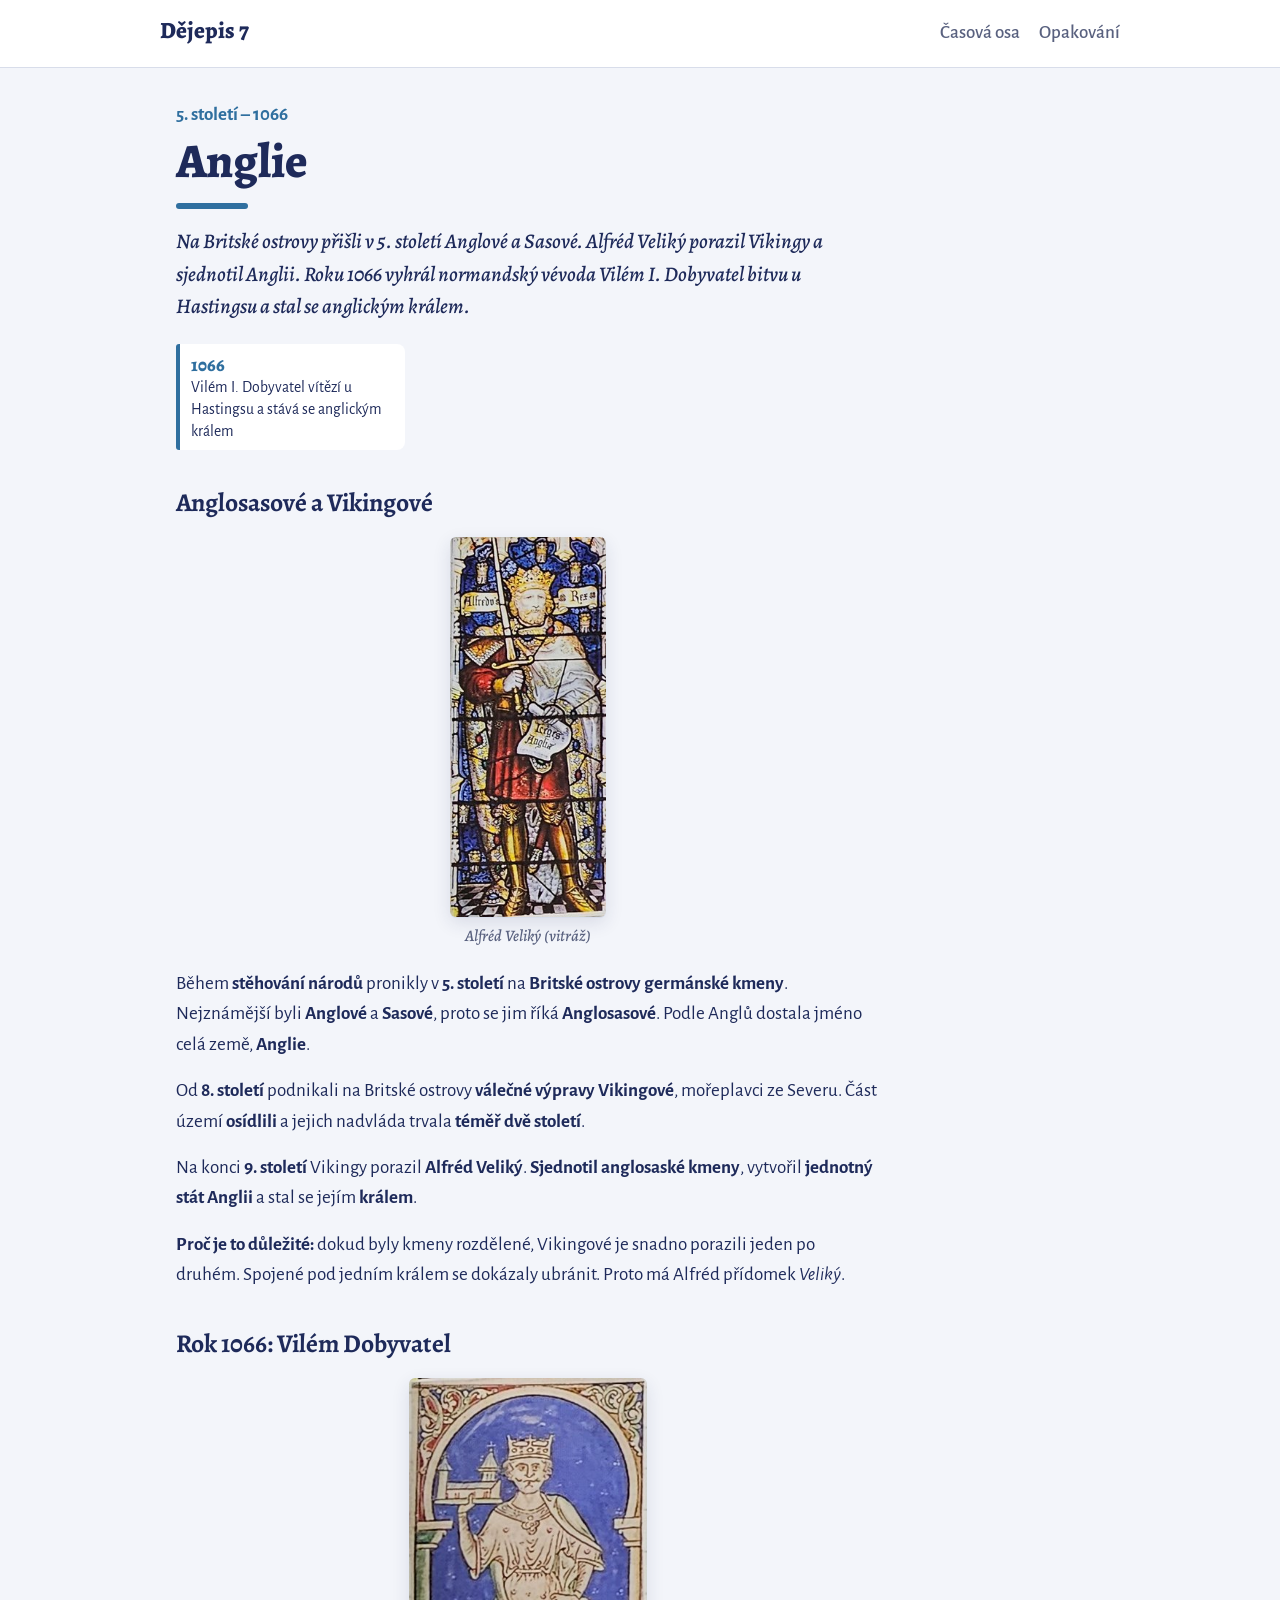
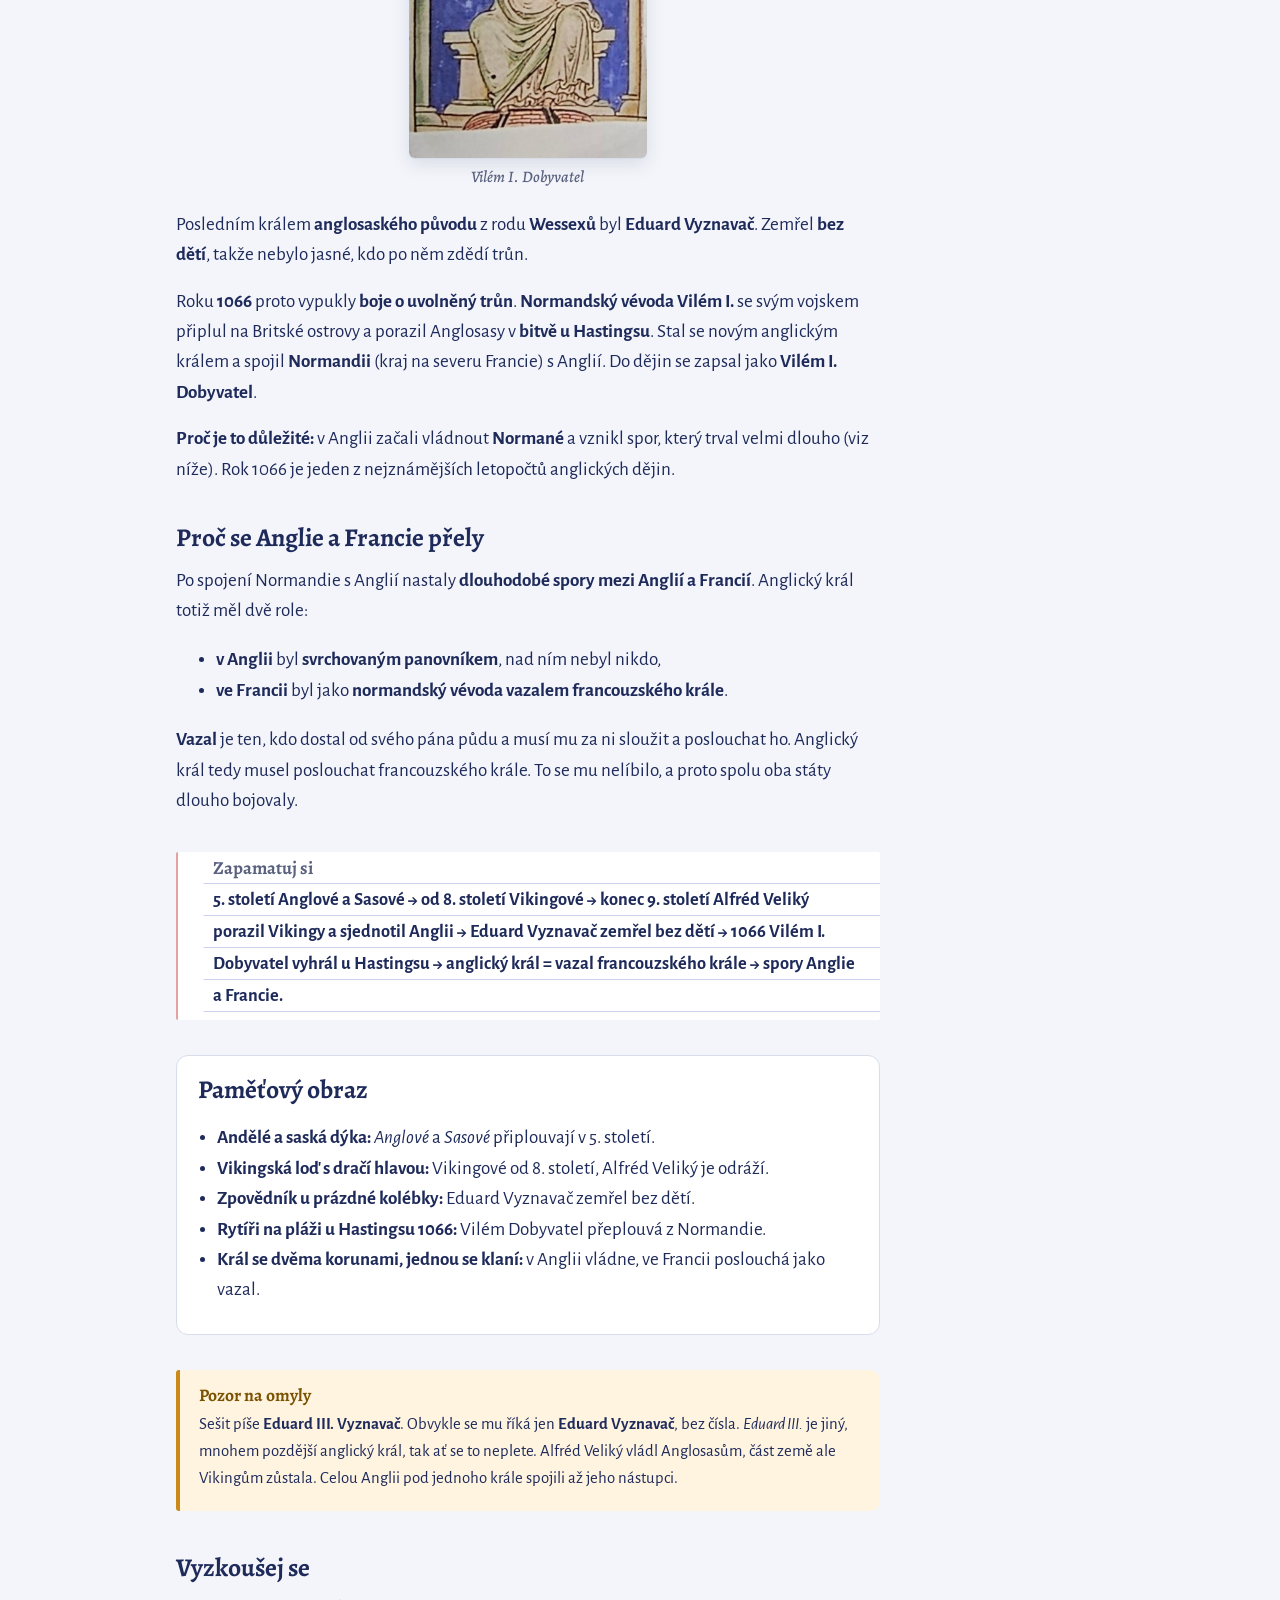
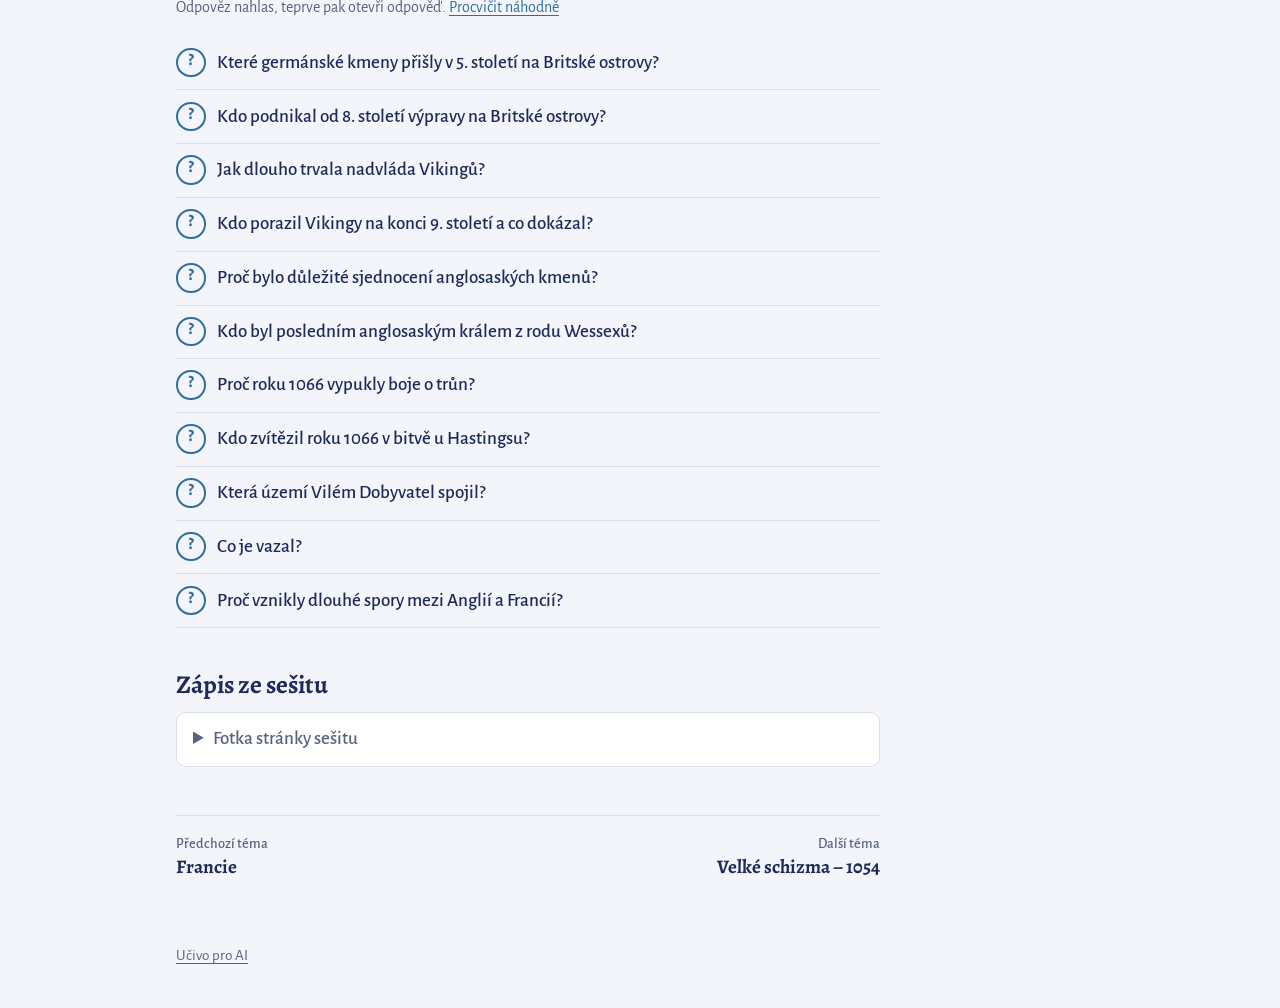
==== docs/anglie.html @ 78e6dfbd "Francie a Anglie: nové kapitoly ze stran 15–17 sešitu Fotky, upravené kopie a přepisy; obrázky vyříz" ====
<!doctype html><html lang="cs"><head><meta charset="utf-8">
<meta name="viewport" content="width=device-width,initial-scale=1">
<title>Anglie – Dějepis 7</title><link rel="preconnect" href="https://fonts.googleapis.com"><link rel="preconnect" href="https://fonts.gstatic.com" crossorigin><link rel="stylesheet" href="https://fonts.googleapis.com/css2?family=Alegreya:ital,wght@0,500;0,700;0,800;1,500&family=Alegreya+Sans:ital,wght@0,400;0,500;0,700;1,400&display=swap"><link rel="stylesheet" href="style.css"></head>
<body class="lane-st"><header class="top"><a class="brand" href="index.html">Dějepis 7</a>
<nav><a href="index.html#osa">Časová osa</a><a href="opakovani.html">Opakování</a></nav></header>
<main><article class="chapter"><header class="chapter-head"><p class="span">5. století – 1066</p><h1>Anglie</h1></header><p class="lead">Na Britské ostrovy přišli v 5. století Anglové a Sasové. Alfréd Veliký porazil Vikingy a sjednotil Anglii. Roku 1066 vyhrál normandský vévoda Vilém I. Dobyvatel bitvu u Hastingsu a stal se anglickým králem.</p><ol class="chips" aria-label="Letopočty tématu"><li class="st"><b>1066</b> Vilém I. Dobyvatel vítězí u Hastingsu a stává se anglickým králem</li></ol>
<h2>Anglosasové a Vikingové</h2>
<div class="figs"><figure><a href="assets/ilustrace/alfred-veliky.jpg" target="_blank"><img loading="lazy" src="assets/ilustrace/alfred-veliky.jpg" alt="Alfréd Veliký (vitráž)"></a><figcaption>Alfréd Veliký (vitráž)</figcaption></figure></div>
<p>Během <strong>stěhování národů</strong> pronikly v <strong>5. století</strong> na <strong>Britské ostrovy</strong> <strong>germánské kmeny</strong>. Nejznámější byli <strong>Anglové</strong> a <strong>Sasové</strong>, proto se jim říká <strong>Anglosasové</strong>. Podle Anglů dostala jméno celá země, <strong>Anglie</strong>.</p>
<p>Od <strong>8. století</strong> podnikali na Britské ostrovy <strong>válečné výpravy Vikingové</strong>, mořeplavci ze Severu. Část území <strong>osídlili</strong> a jejich nadvláda trvala <strong>téměř dvě století</strong>.</p>
<p>Na konci <strong>9. století</strong> Vikingy porazil <strong>Alfréd Veliký</strong>. <strong>Sjednotil anglosaské kmeny</strong>, vytvořil <strong>jednotný stát Anglii</strong> a stal se jejím <strong>králem</strong>.</p>
<p><strong>Proč je to důležité:</strong> dokud byly kmeny rozdělené, Vikingové je snadno porazili jeden po druhém. Spojené pod jedním králem se dokázaly ubránit. Proto má Alfréd přídomek <em>Veliký</em>.</p>
<h2>Rok 1066: Vilém Dobyvatel</h2>
<div class="figs"><figure><a href="assets/ilustrace/vilem-dobyvatel.jpg" target="_blank"><img loading="lazy" src="assets/ilustrace/vilem-dobyvatel.jpg" alt="Vilém I. Dobyvatel"></a><figcaption>Vilém I. Dobyvatel</figcaption></figure></div>
<p>Posledním králem <strong>anglosaského původu</strong> z rodu <strong>Wessexů</strong> byl <strong>Eduard Vyznavač</strong>. Zemřel <strong>bez dětí</strong>, takže nebylo jasné, kdo po něm zdědí trůn.</p>
<p>Roku <strong>1066</strong> proto vypukly <strong>boje o uvolněný trůn</strong>. <strong>Normandský vévoda Vilém I.</strong> se svým vojskem připlul na Britské ostrovy a porazil Anglosasy v <strong>bitvě u Hastingsu</strong>. Stal se novým anglickým králem a spojil <strong>Normandii</strong> (kraj na severu Francie) s Anglií. Do dějin se zapsal jako <strong>Vilém I. Dobyvatel</strong>.</p>
<p><strong>Proč je to důležité:</strong> v Anglii začali vládnout <strong>Normané</strong> a vznikl spor, který trval velmi dlouho (viz níže). Rok 1066 je jeden z nejznámějších letopočtů anglických dějin.</p>
<h2>Proč se Anglie a Francie přely</h2>
<p>Po spojení Normandie s Anglií nastaly <strong>dlouhodobé spory mezi Anglií a Francií</strong>. Anglický král totiž měl dvě role:</p>
<ul>
<li><strong>v Anglii</strong> byl <strong>svrchovaným panovníkem</strong>, nad ním nebyl nikdo,</li>
<li><strong>ve Francii</strong> byl jako <strong>normandský vévoda</strong> <strong>vazalem francouzského krále</strong>.</li>
</ul>
<p><strong>Vazal</strong> je ten, kdo dostal od svého pána půdu a musí mu za ni sloužit a poslouchat ho. Anglický král tedy musel poslouchat francouzského krále. To se mu nelíbilo, a proto spolu oba státy dlouho bojovaly.</p>
<aside class="remember"><h2>Zapamatuj si</h2><p><strong>5. století Anglové a Sasové → od 8. století Vikingové → konec 9. století Alfréd Veliký porazil Vikingy a sjednotil Anglii → Eduard Vyznavač zemřel bez dětí → 1066 Vilém I. Dobyvatel vyhrál u Hastingsu → anglický král = vazal francouzského krále → spory Anglie a Francie.</strong></p></aside>
<section class="mnemo"><h2>Paměťový obraz</h2>
<ul>
<li><strong>Andělé a saská dýka:</strong> <em>Anglové</em> a <em>Sasové</em> připlouvají v 5. století.</li>
<li><strong>Vikingská loď s dračí hlavou:</strong> Vikingové od 8. století, Alfréd Veliký je odráží.</li>
<li><strong>Zpovědník u prázdné kolébky:</strong> Eduard Vyznavač zemřel bez dětí.</li>
<li><strong>Rytíři na pláži u Hastingsu 1066:</strong> Vilém Dobyvatel přeplouvá z Normandie.</li>
<li><strong>Král se dvěma korunami, jednou se klaní:</strong> v Anglii vládne, ve Francii poslouchá jako vazal.</li>
</ul>
</section><aside class="fix"><h2>Pozor na omyly</h2><p>Sešit píše <strong>Eduard III. Vyznavač</strong>. Obvykle se mu říká jen <strong>Eduard Vyznavač</strong>, bez čísla. <em>Eduard III.</em> je jiný, mnohem pozdější anglický král, tak ať se to neplete. Alfréd Veliký vládl Anglosasům, část země ale Vikingům zůstala. Celou Anglii pod jednoho krále spojili až jeho nástupci.</p>
</aside><section class="quiz"><h2>Vyzkoušej se</h2><p class="hint">Odpověz nahlas, teprve pak otevři odpověď. <a href="opakovani.html#anglie">Procvičit náhodně</a></p><details class="q"><summary>Které germánské kmeny přišly v 5. století na Britské ostrovy?</summary><p>Anglové a Sasové.</p></details><details class="q"><summary>Kdo podnikal od 8. století výpravy na Britské ostrovy?</summary><p>Vikingové.</p></details><details class="q"><summary>Jak dlouho trvala nadvláda Vikingů?</summary><p>Téměř dvě století.</p></details><details class="q"><summary>Kdo porazil Vikingy na konci 9. století a co dokázal?</summary><p>Alfréd Veliký; sjednotil anglosaské kmeny a vytvořil jednotný stát Anglii.</p></details><details class="q"><summary>Proč bylo důležité sjednocení anglosaských kmenů?</summary><p>Rozdělené kmeny Vikingové snadno porazili, spojené se ubránily.</p></details><details class="q"><summary>Kdo byl posledním anglosaským králem z rodu Wessexů?</summary><p>Eduard Vyznavač.</p></details><details class="q"><summary>Proč roku 1066 vypukly boje o trůn?</summary><p>Eduard Vyznavač zemřel bez dětí.</p></details><details class="q"><summary>Kdo zvítězil roku 1066 v bitvě u Hastingsu?</summary><p>Normandský vévoda Vilém I. Dobyvatel.</p></details><details class="q"><summary>Která území Vilém Dobyvatel spojil?</summary><p>Normandii a Britské ostrovy (Anglii).</p></details><details class="q"><summary>Co je vazal?</summary><p>Ten, kdo dostal od pána půdu a musí mu za ni sloužit a poslouchat ho.</p></details><details class="q"><summary>Proč vznikly dlouhé spory mezi Anglií a Francií?</summary><p>Anglický král byl v Anglii svrchovaným panovníkem, ale ve Francii jako normandský vévoda vazalem francouzského krále.</p></details></section><section class="notebook"><h2>Zápis ze sešitu</h2>
<details class="sesit">
<summary>Fotka stránky sešitu</summary>
<div class="figs"><figure><a href="assets/sesit-17.jpg" target="_blank"><img loading="lazy" src="assets/sesit-17.jpg" alt="Anglie"></a><figcaption>Anglie</figcaption></figure></div>
</details></section></article><nav class="pager" aria-label="Další témata"><a class="prev" href="francie.html"><small>Předchozí téma</small>Francie</a><a class="next" href="velke-schizma.html"><small>Další téma</small>Velké schizma – 1054</a></nav></main>
<footer class="foot"><a href="index.html#ai">Učivo pro AI</a></footer></body></html>
---- docs/style.css ----
/* Dějepis 7 — ink-blue like the notebook's ballpoint; one colour per timeline lane. */
:root {
  --paper: #F3F5FA;
  --card: #FFFFFF;
  --ink: #1E2A5A;
  --muted: #59617F;
  --rule: #D8DDEA;
  --rise: #9C6A0E;  /* Frankové a Svatá říše: crown gold */
  --byz: #7A2E6E;   /* Byzanc a církev: porphyry */
  --isl: #12715E;   /* Arabové a islám */
  --cz: #B5352B;    /* České země */
  --st: #2F6F9F;    /* Nové státy Evropy: Polsko, Uhry, Francie, Anglie */
  --accent: var(--ink);
  --serif: "Alegreya", Georgia, serif;
  --sans: "Alegreya Sans", "Segoe UI", system-ui, sans-serif;
}
.rise, .lane-rise, [data-lane="rise"] { --accent: var(--rise); }
.byz, .lane-byz, [data-lane="byz"] { --accent: var(--byz); }
.isl, .lane-isl, [data-lane="isl"] { --accent: var(--isl); }
.cz, .lane-cz, [data-lane="cz"] { --accent: var(--cz); }
.st, .lane-st, [data-lane="st"] { --accent: var(--st); }

* { box-sizing: border-box; }
html { -webkit-text-size-adjust: 100%; }
body { margin: 0; background: var(--paper); color: var(--ink); font: 400 1.1875rem/1.6 var(--sans); }
a { color: var(--accent); text-underline-offset: .18em; }
a:focus-visible, button:focus-visible, summary:focus-visible, select:focus-visible { outline: 3px solid var(--accent); outline-offset: 2px; border-radius: 4px; }
h1, h2, h3 { font-family: var(--serif); line-height: 1.15; color: var(--ink); }
h2 { font-size: 1.6rem; font-weight: 700; margin: 2.4rem 0 .8rem; }
h3 { font-size: 1.25rem; font-weight: 700; margin: 1.8rem 0 .5rem; }
p { margin: 0 0 1rem; }
img { max-width: 100%; display: block; }
.hint { color: var(--muted); font-size: 1rem; }

/* header + footer */
.top { display: flex; align-items: baseline; justify-content: space-between; gap: 1rem; padding: .9rem max(16px, calc((100vw - 960px) / 2)); background: var(--card); border-bottom: 1px solid var(--rule); }
.brand { font: 800 1.45rem var(--serif); color: var(--ink); text-decoration: none; }
.top nav { display: flex; gap: 1.2rem; }
.top nav a { color: var(--muted); text-decoration: none; font-weight: 500; padding-bottom: 2px; border-bottom: 2px solid transparent; }
.top nav a:hover, .top nav a[aria-current] { color: var(--ink); border-bottom-color: var(--ink); }
main { max-width: 960px; margin: 0 auto; padding: 2rem 16px 3rem; }
.foot { max-width: 960px; margin: 0 auto; padding: 1rem 16px 2.5rem; font-size: .95rem; }
.foot a { color: var(--muted); }

/* home */
.intro { max-width: 40rem; }
.intro h1 { font-size: clamp(2.2rem, 6vw, 3.4rem); font-weight: 800; margin: .6rem 0 1rem; letter-spacing: -.01em; }
.intro p { font-size: 1.2rem; color: var(--muted); }
.topic-list { list-style: none; padding: 0; margin: 0; display: grid; grid-template-columns: repeat(auto-fit, minmax(min(100%, 26rem), 1fr)); gap: 12px; }
.topic-list a { display: block; height: 100%; padding: 1rem 1.2rem 1.1rem; background: var(--card); border-left: 6px solid var(--accent); border-radius: 4px 10px 10px 4px; text-decoration: none; color: var(--ink); }
.topic-list a:hover strong { text-decoration: underline; text-decoration-color: var(--accent); }
.topic-list .span { display: block; color: var(--accent); font-weight: 700; font-size: .95rem; }
.topic-list strong { display: block; font: 700 1.45rem/1.2 var(--serif); margin: .15rem 0 .35rem; }
.topic-list .sum { display: block; color: var(--muted); font-size: 1rem; line-height: 1.5; }
.ink { --accent: var(--ink); }

/* timeline: five lanes, each event sits on its lane */
.osa-wrap { margin-top: 1rem; }
.legend { list-style: none; padding: 0; margin: 0 0 1.2rem; display: flex; flex-wrap: wrap; gap: .4rem 1.2rem; font-size: 1rem; }
.legend li::before { content: ""; display: inline-block; width: .8em; height: .8em; border-radius: 50%; background: var(--accent); margin-right: .45em; vertical-align: -.05em; }
.osa { --y: 6.2rem; --l: 20px; list-style: none; padding: .6rem 0 0; margin: 0; position: relative; }
.osa::before { content: ""; position: absolute; top: 0; bottom: 0; left: var(--y); width: calc(5 * var(--l)); opacity: .28;
  background:
    linear-gradient(var(--rise), var(--rise)) calc(.5 * var(--l) - 1px) 0 / 2px 100% no-repeat,
    linear-gradient(var(--byz), var(--byz)) calc(1.5 * var(--l) - 1px) 0 / 2px 100% no-repeat,
    linear-gradient(var(--isl), var(--isl)) calc(2.5 * var(--l) - 1px) 0 / 2px 100% no-repeat,
    linear-gradient(var(--cz), var(--cz)) calc(3.5 * var(--l) - 1px) 0 / 2px 100% no-repeat,
    linear-gradient(var(--st), var(--st)) calc(4.5 * var(--l) - 1px) 0 / 2px 100% no-repeat; }
.ev { display: grid; grid-template-columns: var(--y) calc(5 * var(--l)) 1fr; align-items: center; padding: .35rem 0; position: relative; }
.ev .year { font: 800 1.3rem var(--serif); color: var(--accent); text-align: right; padding-right: .9rem; white-space: nowrap; }
.ev .lanes { position: relative; height: 14px; }
.ev .dot { position: absolute; top: 0; width: 14px; height: 14px; border-radius: 50%; background: var(--accent); left: calc(var(--lane) * var(--l) + var(--l) / 2 - 7px); box-shadow: 0 0 0 3px var(--paper); }
.ev .bridge { position: absolute; top: 5px; height: 4px; border-radius: 2px; background: var(--ink); left: calc(var(--a) * var(--l) + var(--l) / 2); width: calc((var(--b) - var(--a)) * var(--l)); }
.ev .what { padding: .15rem 0 .15rem .7rem; line-height: 1.4; }
.ev .what .also { display: block; font-size: .95rem; color: var(--muted); }
.ev .what .also a { padding: 0; color: var(--muted); text-decoration: underline; }
.ev a { color: var(--ink); text-decoration: none; padding: .15rem 0 .15rem .7rem; line-height: 1.4; }
.ev a:hover { text-decoration: underline; text-decoration-color: var(--accent); }
.century { font: italic 500 1.05rem var(--serif); color: var(--muted); margin: 1.1rem 0 .2rem; padding-left: calc(var(--y) + 5 * var(--l) + .7rem); }
.osa > .century:first-child { margin-top: 0; }

/* chapter */
.chapter { max-width: 44rem; }
.chapter-head .span { margin: 0; color: var(--accent); font-weight: 700; }
.chapter-head h1 { font-size: clamp(2.1rem, 6vw, 3rem); font-weight: 800; margin: .2rem 0 1rem; }
.chapter-head h1::after { content: ""; display: block; width: 72px; height: 6px; margin-top: .9rem; background: var(--accent); border-radius: 3px; }
.lead { font: italic 500 1.3rem/1.55 var(--serif); }
.chips { list-style: none; padding: 0; margin: 1.4rem 0 .5rem; display: grid; grid-template-columns: repeat(auto-fill, minmax(min(100%, 13.5rem), 1fr)); gap: 8px; }
.chips li { background: var(--card); border-left: 4px solid var(--accent); border-radius: 3px 8px 8px 3px; padding: .45rem .7rem; font-size: .98rem; line-height: 1.4; }
.chips .also { display: block; margin-top: .2rem; font-size: .9rem; color: var(--muted); }
.chips .also a { color: var(--muted); }
.chips b { display: block; font: 800 1.15rem var(--serif); color: var(--accent); }
.chapter table { width: 100%; border-collapse: collapse; margin: 1rem 0 1.4rem; font-size: 1.02rem; display: block; overflow-x: auto; }
.chapter th, .chapter td { text-align: left; padding: .5rem .8rem .5rem 0; border-bottom: 1px solid var(--rule); vertical-align: top; }
.chapter th { font-weight: 700; color: var(--muted); }

.figs { display: flex; flex-wrap: wrap; gap: 18px; justify-content: center; margin: 1.2rem 0 1.4rem; }
figure { margin: 0; max-width: 100%; text-align: center; }
figure img { max-height: 380px; width: auto; margin: 0 auto; border-radius: 6px; box-shadow: 0 1px 0 var(--rule), 0 6px 18px rgba(30, 42, 90, .12); }
figcaption { font: italic 500 1rem var(--serif); color: var(--muted); margin-top: .5rem; }

/* "Zapamatuj si" is written on ruled notebook paper with the red margin line */
figure img[src*="mapy/"] { max-height: 560px; }
.credit { font-size: .85rem; text-align: center; margin-top: -.6rem; }

.remember { margin: 2.2rem 0; padding: 0 1.2rem 0 2.2rem; line-height: 32px; font-size: 1.15rem;
  background: repeating-linear-gradient(#fff 0 31px, #C9D3EE 31px 32px); border-left: 2px solid #E3A1A1; box-shadow: inset 1.6rem 0 0 #fff; border-radius: 2px; }
.remember h2 { margin: 0; padding-top: 0; font-size: 1.15rem; line-height: 32px; color: var(--muted); }
.remember p { margin: 0; padding-bottom: 8px; }
.fix { margin: 1.8rem 0; padding: .9rem 1.2rem .2rem; background: #FFF4E0; border-left: 4px solid #C98A1A; border-radius: 3px 10px 10px 3px; font-size: 1.05rem; }
.fix h2 { margin: 0 0 .4rem; font-size: 1.1rem; color: #7A5200; }
.fact { margin: 1.4rem 0; padding: .8rem 1.1rem .3rem; background: var(--card); border: 1px solid var(--rule); border-top: 4px solid var(--accent); border-radius: 10px; font-size: 1rem; line-height: 1.5; }
.fact h2 { margin: 0 0 .4rem; font-size: 1.1rem; color: var(--muted); }
.fact ul { margin: 0 0 .5rem; padding-left: 1.1rem; }
.fact li { margin-bottom: .4rem; }
/* wide screens: a real side panel in the gutter right of the 44rem chapter column */
@media (min-width: 1040px) { .has-fact { position: relative; } .fact { position: absolute; top: .3rem; right: -14rem; width: 13rem; margin: 0; } }
.mnemo { margin: 2.2rem 0; padding: .2rem 1.3rem .6rem; background: var(--card); border-radius: 12px; border: 1px solid var(--rule); }
.mnemo h2 { margin-top: 1rem; }
.mnemo ul { padding-left: 1.2rem; }
.mnemo figure img { max-height: 640px; }

.quiz { margin-top: 2.6rem; }
details.q { border-bottom: 1px solid var(--rule); }
details.q summary { cursor: pointer; padding: .7rem 0; font-weight: 500; list-style: none; display: flex; gap: .7rem; }
details.q summary::-webkit-details-marker { display: none; }
details.q summary::before { content: "?"; flex: none; width: 1.6rem; height: 1.6rem; border-radius: 50%; border: 2px solid var(--accent); color: var(--accent); font: 800 1rem/1.35rem var(--serif); text-align: center; }
details.q[open] summary::before { content: "!"; background: var(--accent); color: #fff; }
details.q p { margin: 0 0 .9rem 2.3rem; padding-left: .8rem; border-left: 3px solid var(--accent); }

.notebook { margin-top: 2.6rem; }
details.sesit { background: var(--card); border: 1px solid var(--rule); border-radius: 10px; padding: .7rem 1rem; }
details.sesit summary { cursor: pointer; font-weight: 500; color: var(--muted); }
details.sesit[open] summary { margin-bottom: .8rem; }
details.sesit figure img { max-height: none; box-shadow: none; }

.pager { max-width: 44rem; display: flex; justify-content: space-between; gap: 1rem; margin-top: 3rem; padding-top: 1.2rem; border-top: 1px solid var(--rule); }
.pager a { text-decoration: none; color: var(--ink); font: 700 1.2rem var(--serif); max-width: 48%; }
.pager .next { text-align: right; margin-left: auto; }
.pager small { display: block; font: 500 .9rem var(--sans); color: var(--muted); }
.pager a:hover { color: var(--accent); }

/* review */
.tabs { display: flex; flex-wrap: wrap; gap: 8px; margin: 1.6rem 0 0; }
.tab { text-decoration: none; color: var(--ink); background: var(--card); border: 2px solid var(--rule); border-radius: 999px; padding: .35rem .9rem; font-size: 1rem; font-weight: 500; }
.tab:hover { border-color: var(--accent); }
.tab[aria-current] { background: var(--accent); border-color: var(--accent); color: #fff; }
.drill h2 { color: var(--accent); }
.drill-card { background: var(--card); border-left: 6px solid var(--accent); border-radius: 4px 14px 14px 4px; padding: 1.4rem 1.6rem; min-height: 11rem; }
.drill-n { color: var(--muted); font-size: .95rem; margin: 0 0 .4rem; }
.drill-q { font: 700 clamp(1.4rem, 4vw, 1.9rem)/1.25 var(--serif); margin: 0 0 1rem; }
.drill-a { font-size: 1.2rem; margin: 0; padding-top: .8rem; border-top: 1px dashed var(--rule); }
.drill-btns { display: flex; flex-wrap: wrap; gap: 10px; margin: 1rem 0 .6rem; }
button { font: 700 1.05rem var(--sans); border-radius: 10px; padding: .65rem 1.2rem; cursor: pointer; background: var(--accent); color: #fff; border: 2px solid var(--accent); }
button.ghost { background: transparent; color: var(--accent); }
button:disabled { opacity: .45; cursor: default; }
.date-grid { display: grid; grid-template-columns: repeat(auto-fill, minmax(min(100%, 12rem), 1fr)); gap: 10px; }
.card-date { background: var(--card); border-radius: 10px; border-top: 5px solid var(--accent); padding: .6rem .9rem; }
.card-date summary { cursor: pointer; list-style: none; font: 800 1.7rem var(--serif); color: var(--accent); }
.card-date summary::-webkit-details-marker { display: none; }
.card-date p { margin: .3rem 0 0; font-size: 1rem; line-height: 1.45; }

/* AI note */
.ai { margin-top: 3.4rem; padding: 1rem 1.2rem; border: 1px dashed var(--rule); border-radius: 10px; font-size: 1rem; max-width: 44rem; }
.ai h2 { margin: 0 0 .4rem; font-size: 1.15rem; }
.ai .url { color: var(--muted); word-break: break-all; margin: 0; font-size: .92rem; }

@media (max-width: 560px) {
  body { font-size: 1.125rem; }
  .osa { --y: 4.4rem; --l: 13px; }
  .ev .year { font-size: 1.05rem; padding-right: .5rem; }
  .ev .lanes { height: 11px; }
  .ev .dot { width: 11px; height: 11px; left: calc(var(--lane) * var(--l) + var(--l) / 2 - 5.5px); }
  .ev .bridge { top: 4px; height: 3px; }
  .ev .what { padding-left: .5rem; font-size: 1.02rem; }
  .ev a { font-size: 1.02rem; padding-left: .5rem; }
  .century { padding-left: 0; }
  .remember { padding-left: 1.6rem; box-shadow: inset 1.1rem 0 0 #fff; }
  .drill-card { padding: 1.1rem 1.1rem; }
}
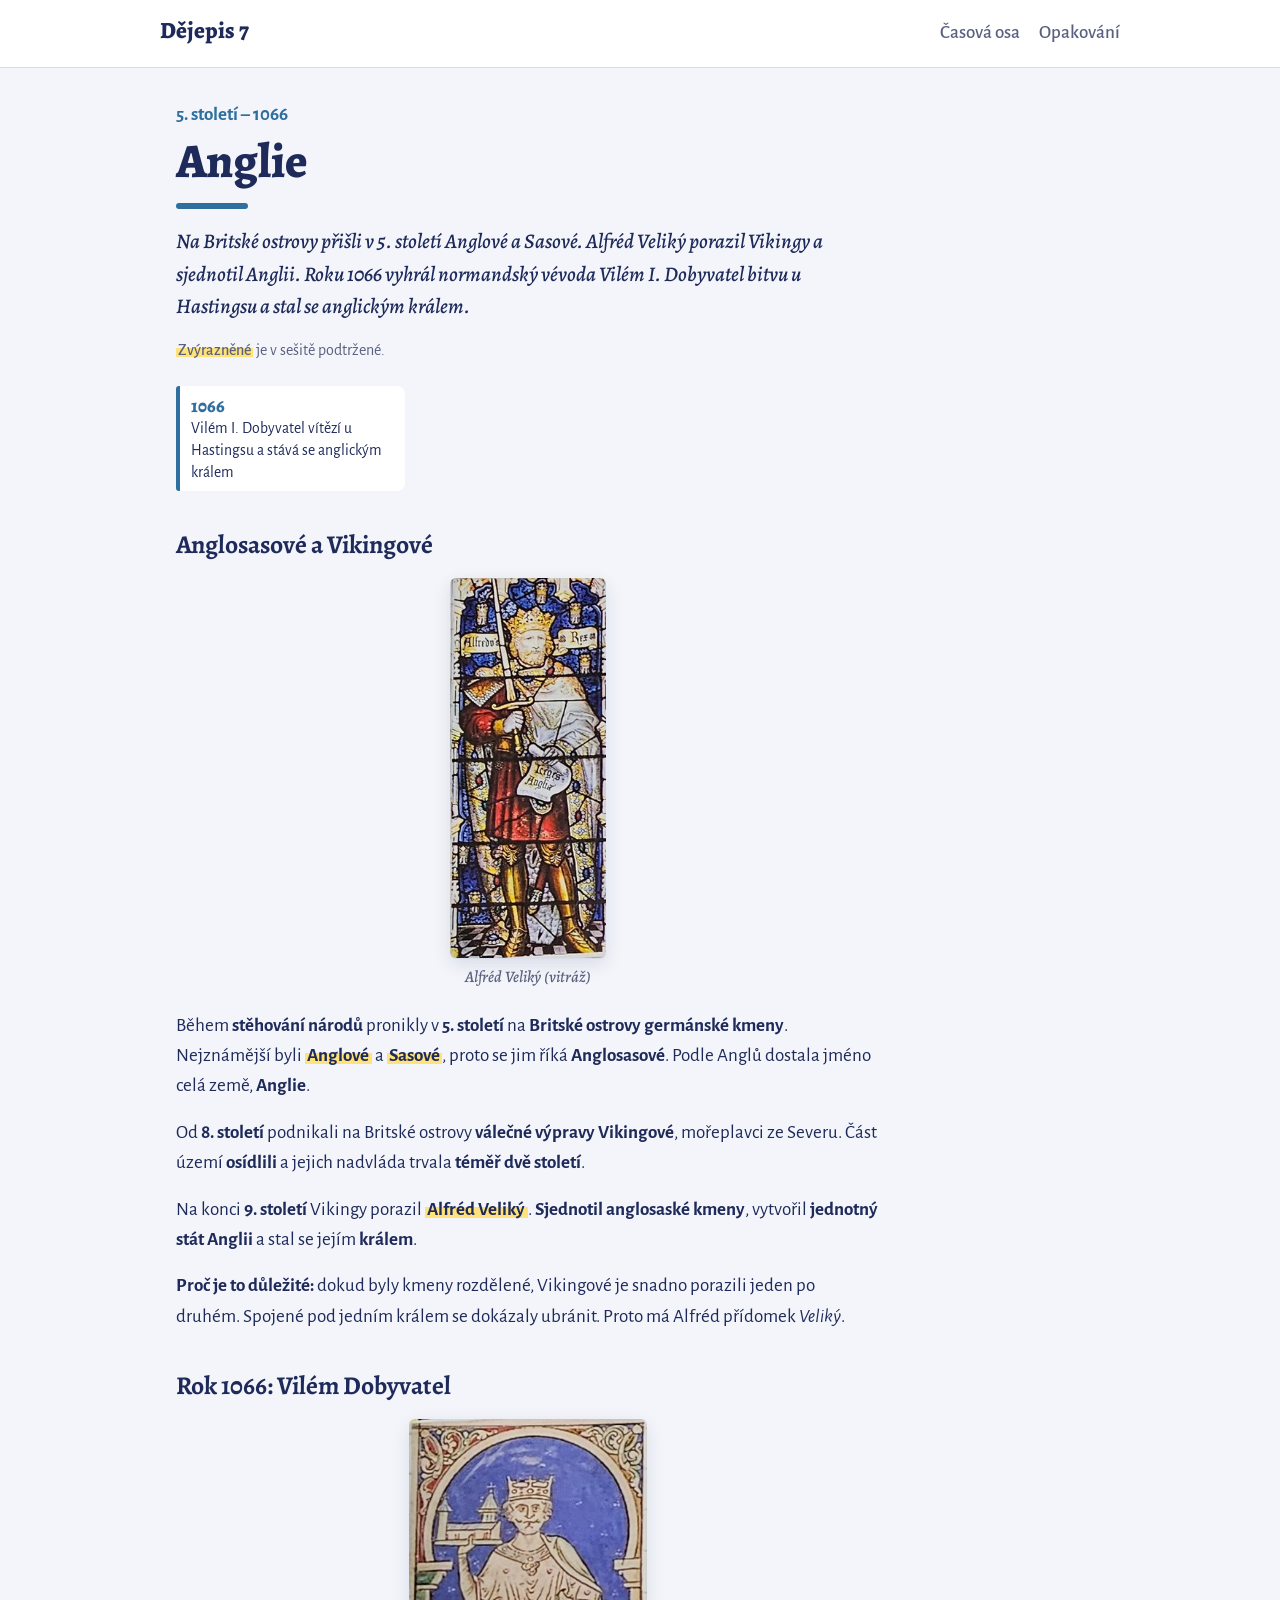
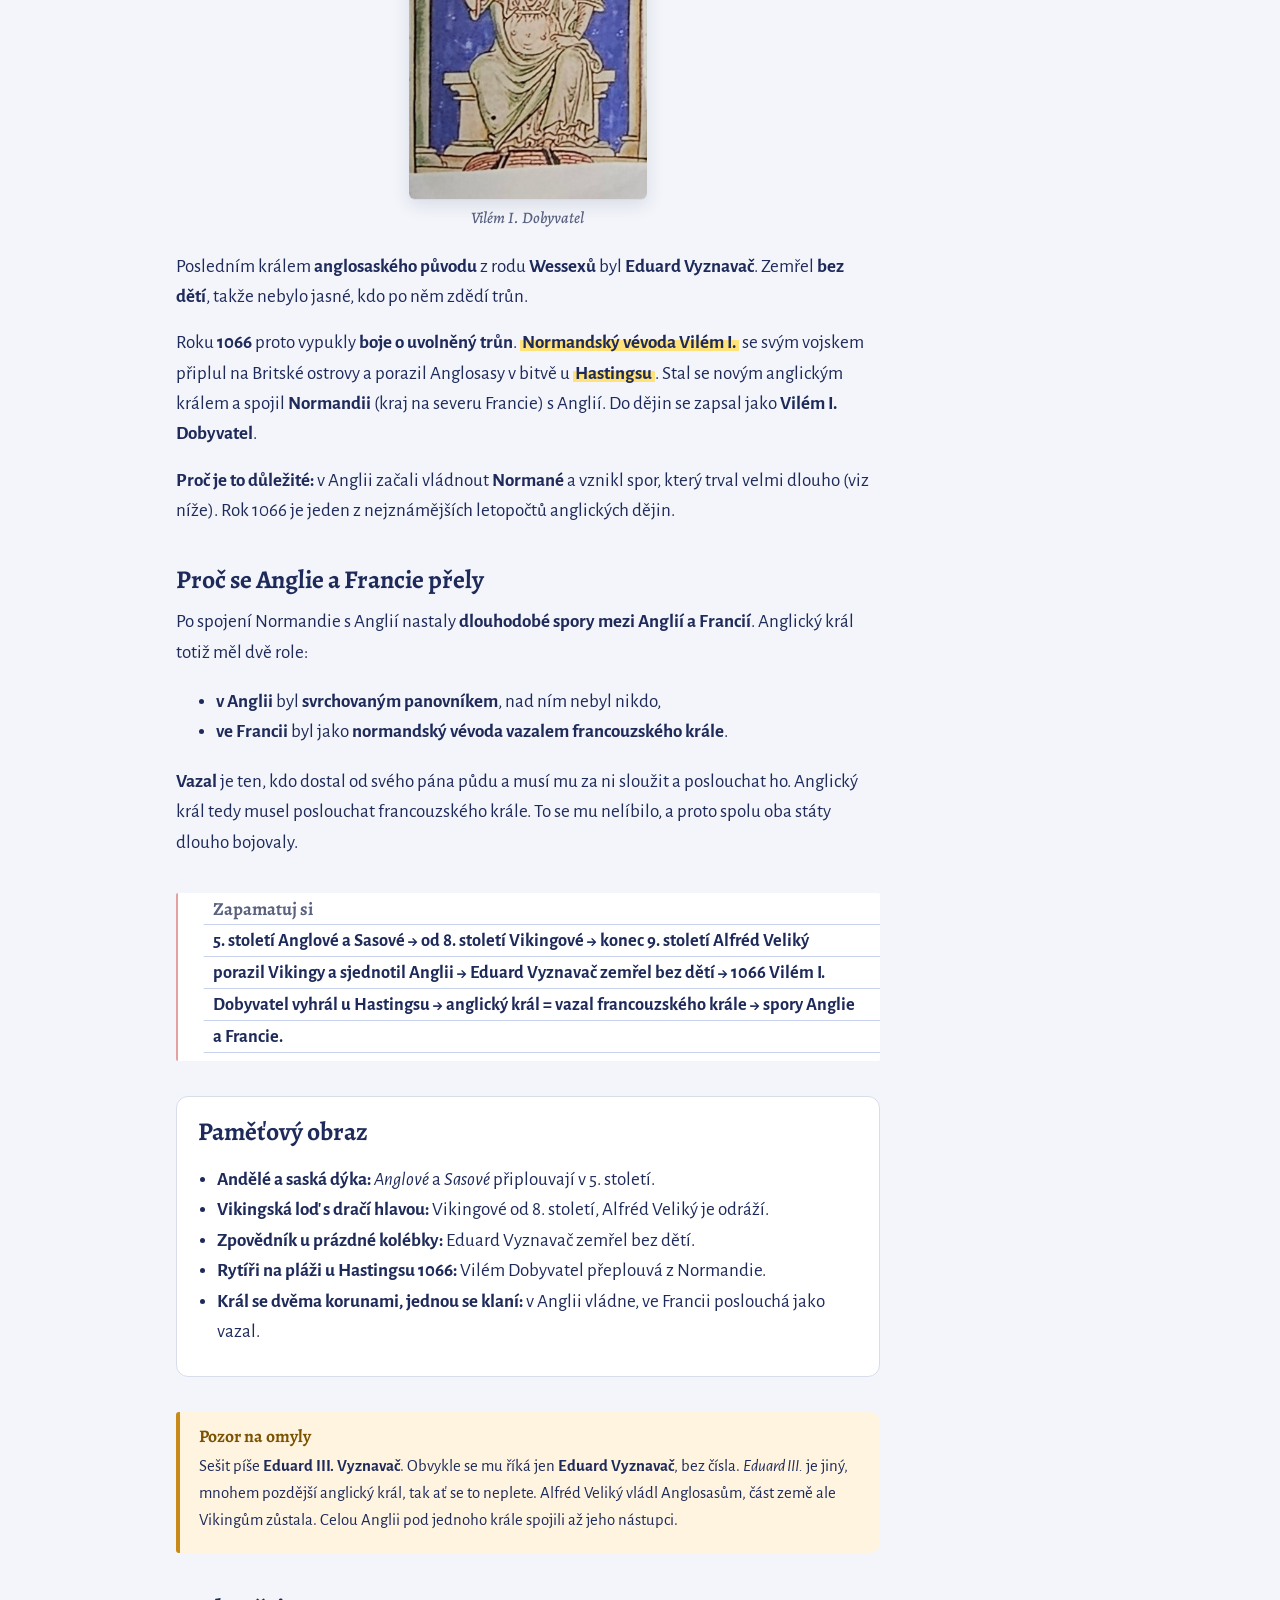
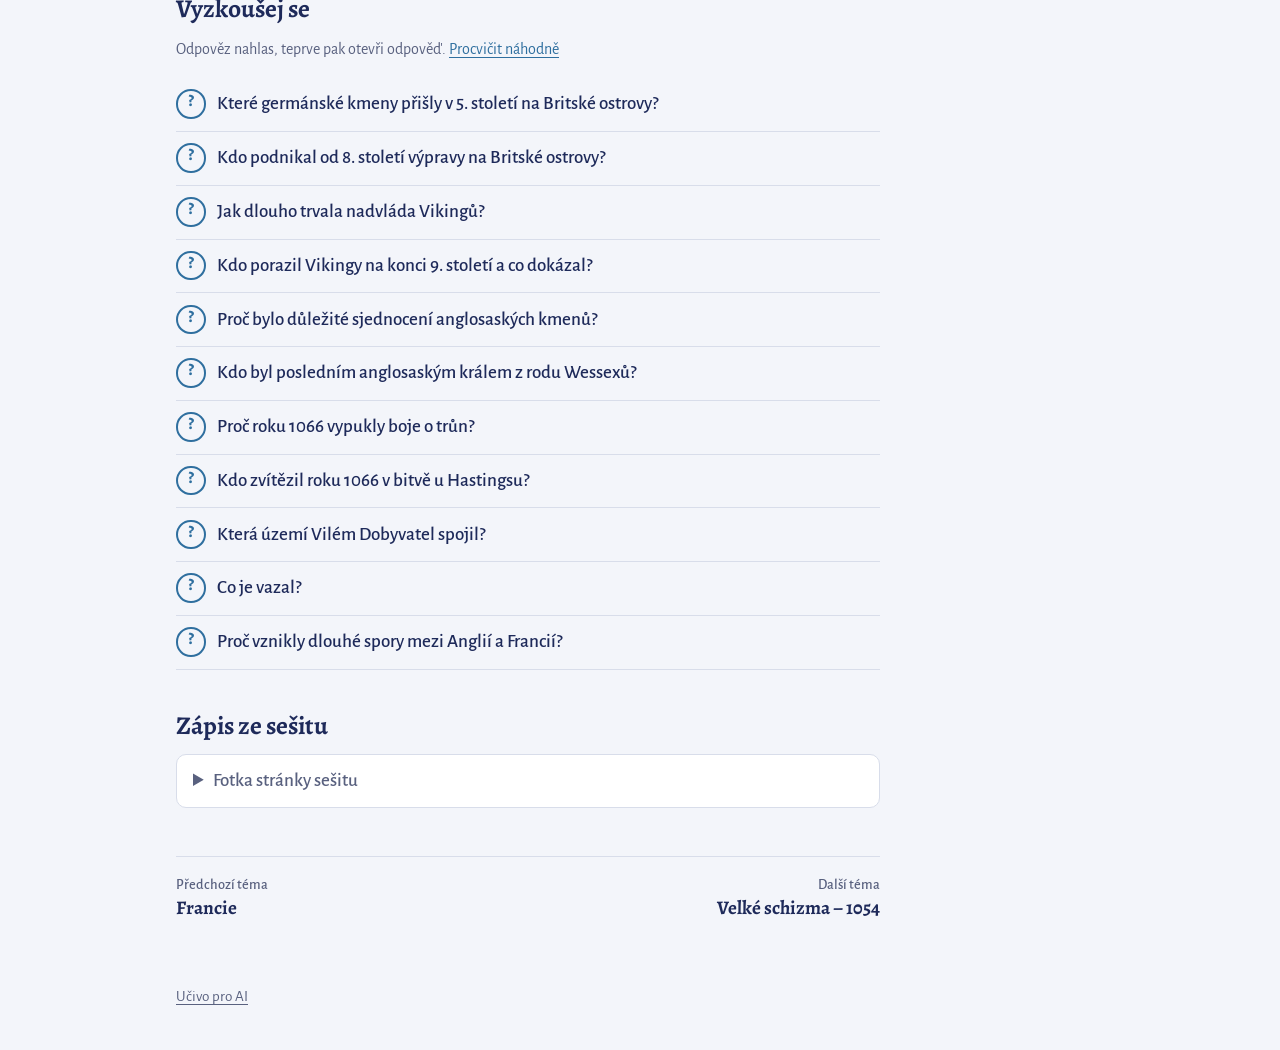
==== commit af0e3264: "Svatá říše: doplněno vše ze sešitu, podtržené části zvýrazněné na webu Přepisy stran 5 a 6 opraveny " ====
--- a/docs/anglie.html
+++ b/docs/anglie.html
@@ -3,17 +3,17 @@
 <title>Anglie – Dějepis 7</title><link rel="preconnect" href="https://fonts.googleapis.com"><link rel="preconnect" href="https://fonts.gstatic.com" crossorigin><link rel="stylesheet" href="https://fonts.googleapis.com/css2?family=Alegreya:ital,wght@0,500;0,700;0,800;1,500&family=Alegreya+Sans:ital,wght@0,400;0,500;0,700;1,400&display=swap"><link rel="stylesheet" href="style.css"></head>
 <body class="lane-st"><header class="top"><a class="brand" href="index.html">Dějepis 7</a>
 <nav><a href="index.html#osa">Časová osa</a><a href="opakovani.html">Opakování</a></nav></header>
-<main><article class="chapter"><header class="chapter-head"><p class="span">5. století – 1066</p><h1>Anglie</h1></header><p class="lead">Na Britské ostrovy přišli v 5. století Anglové a Sasové. Alfréd Veliký porazil Vikingy a sjednotil Anglii. Roku 1066 vyhrál normandský vévoda Vilém I. Dobyvatel bitvu u Hastingsu a stal se anglickým králem.</p><ol class="chips" aria-label="Letopočty tématu"><li class="st"><b>1066</b> Vilém I. Dobyvatel vítězí u Hastingsu a stává se anglickým králem</li></ol>
+<main><article class="chapter"><header class="chapter-head"><p class="span">5. století – 1066</p><h1>Anglie</h1></header><p class="lead">Na Britské ostrovy přišli v 5. století Anglové a Sasové. Alfréd Veliký porazil Vikingy a sjednotil Anglii. Roku 1066 vyhrál normandský vévoda Vilém I. Dobyvatel bitvu u Hastingsu a stal se anglickým králem.</p><p class="hint"><mark>Zvýrazněné</mark> je v sešitě podtržené.</p><ol class="chips" aria-label="Letopočty tématu"><li class="st"><b>1066</b> Vilém I. Dobyvatel vítězí u Hastingsu a stává se anglickým králem</li></ol>
 <h2>Anglosasové a Vikingové</h2>
 <div class="figs"><figure><a href="assets/ilustrace/alfred-veliky.jpg" target="_blank"><img loading="lazy" src="assets/ilustrace/alfred-veliky.jpg" alt="Alfréd Veliký (vitráž)"></a><figcaption>Alfréd Veliký (vitráž)</figcaption></figure></div>
-<p>Během <strong>stěhování národů</strong> pronikly v <strong>5. století</strong> na <strong>Britské ostrovy</strong> <strong>germánské kmeny</strong>. Nejznámější byli <strong>Anglové</strong> a <strong>Sasové</strong>, proto se jim říká <strong>Anglosasové</strong>. Podle Anglů dostala jméno celá země, <strong>Anglie</strong>.</p>
+<p>Během <strong>stěhování národů</strong> pronikly v <strong>5. století</strong> na <strong>Britské ostrovy</strong> <strong>germánské kmeny</strong>. Nejznámější byli <mark>Anglové</mark> a <mark>Sasové</mark>, proto se jim říká <strong>Anglosasové</strong>. Podle Anglů dostala jméno celá země, <strong>Anglie</strong>.</p>
 <p>Od <strong>8. století</strong> podnikali na Britské ostrovy <strong>válečné výpravy Vikingové</strong>, mořeplavci ze Severu. Část území <strong>osídlili</strong> a jejich nadvláda trvala <strong>téměř dvě století</strong>.</p>
-<p>Na konci <strong>9. století</strong> Vikingy porazil <strong>Alfréd Veliký</strong>. <strong>Sjednotil anglosaské kmeny</strong>, vytvořil <strong>jednotný stát Anglii</strong> a stal se jejím <strong>králem</strong>.</p>
+<p>Na konci <strong>9. století</strong> Vikingy porazil <mark>Alfréd Veliký</mark>. <strong>Sjednotil anglosaské kmeny</strong>, vytvořil <strong>jednotný stát Anglii</strong> a stal se jejím <strong>králem</strong>.</p>
 <p><strong>Proč je to důležité:</strong> dokud byly kmeny rozdělené, Vikingové je snadno porazili jeden po druhém. Spojené pod jedním králem se dokázaly ubránit. Proto má Alfréd přídomek <em>Veliký</em>.</p>
 <h2>Rok 1066: Vilém Dobyvatel</h2>
 <div class="figs"><figure><a href="assets/ilustrace/vilem-dobyvatel.jpg" target="_blank"><img loading="lazy" src="assets/ilustrace/vilem-dobyvatel.jpg" alt="Vilém I. Dobyvatel"></a><figcaption>Vilém I. Dobyvatel</figcaption></figure></div>
 <p>Posledním králem <strong>anglosaského původu</strong> z rodu <strong>Wessexů</strong> byl <strong>Eduard Vyznavač</strong>. Zemřel <strong>bez dětí</strong>, takže nebylo jasné, kdo po něm zdědí trůn.</p>
-<p>Roku <strong>1066</strong> proto vypukly <strong>boje o uvolněný trůn</strong>. <strong>Normandský vévoda Vilém I.</strong> se svým vojskem připlul na Britské ostrovy a porazil Anglosasy v <strong>bitvě u Hastingsu</strong>. Stal se novým anglickým králem a spojil <strong>Normandii</strong> (kraj na severu Francie) s Anglií. Do dějin se zapsal jako <strong>Vilém I. Dobyvatel</strong>.</p>
+<p>Roku <strong>1066</strong> proto vypukly <strong>boje o uvolněný trůn</strong>. <mark>Normandský vévoda Vilém I.</mark> se svým vojskem připlul na Britské ostrovy a porazil Anglosasy v bitvě u <mark>Hastingsu</mark>. Stal se novým anglickým králem a spojil <strong>Normandii</strong> (kraj na severu Francie) s Anglií. Do dějin se zapsal jako <strong>Vilém I. Dobyvatel</strong>.</p>
 <p><strong>Proč je to důležité:</strong> v Anglii začali vládnout <strong>Normané</strong> a vznikl spor, který trval velmi dlouho (viz níže). Rok 1066 je jeden z nejznámějších letopočtů anglických dějin.</p>
 <h2>Proč se Anglie a Francie přely</h2>
 <p>Po spojení Normandie s Anglií nastaly <strong>dlouhodobé spory mezi Anglií a Francií</strong>. Anglický král totiž měl dvě role:</p>
--- a/docs/style.css
+++ b/docs/style.css
@@ -3,6 +3,7 @@
   --paper: #F3F5FA;
   --card: #FFFFFF;
   --ink: #1E2A5A;
+  --mark: #FFE27A;
   --muted: #59617F;
   --rule: #D8DDEA;
   --rise: #9C6A0E;  /* Frankové a Svatá říše: crown gold */
@@ -31,6 +32,9 @@
 p { margin: 0 0 1rem; }
 img { max-width: 100%; display: block; }
 .hint { color: var(--muted); font-size: 1rem; }
+/* underlined in the notebook: a highlighter stroke, distinct from plain bold */
+mark { color: inherit; font-weight: 700; background: linear-gradient(transparent 38%, var(--mark) 38%, var(--mark) 94%, transparent 94%); padding: 0 .12em; }
+.hint mark { font-weight: 500; }
 
 /* header + footer */
 .top { display: flex; align-items: baseline; justify-content: space-between; gap: 1rem; padding: .9rem max(16px, calc((100vw - 960px) / 2)); background: var(--card); border-bottom: 1px solid var(--rule); }
